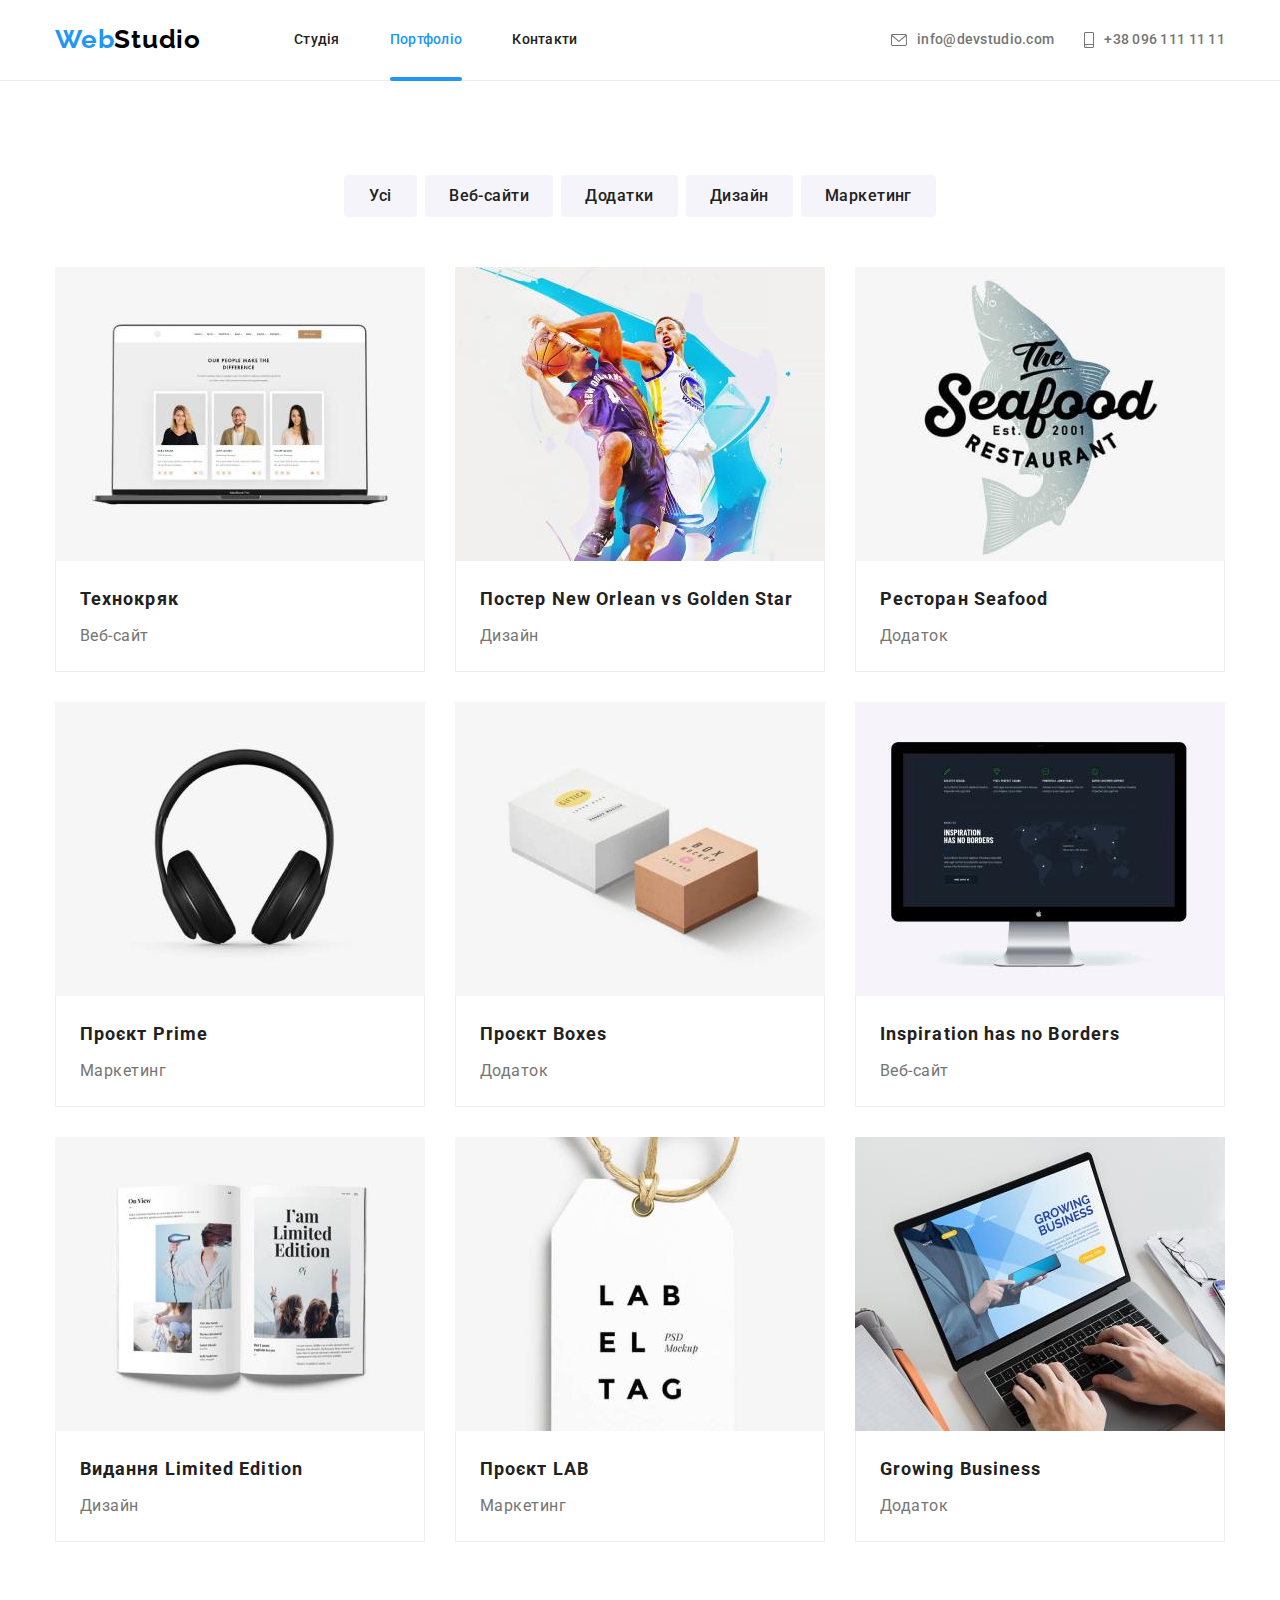
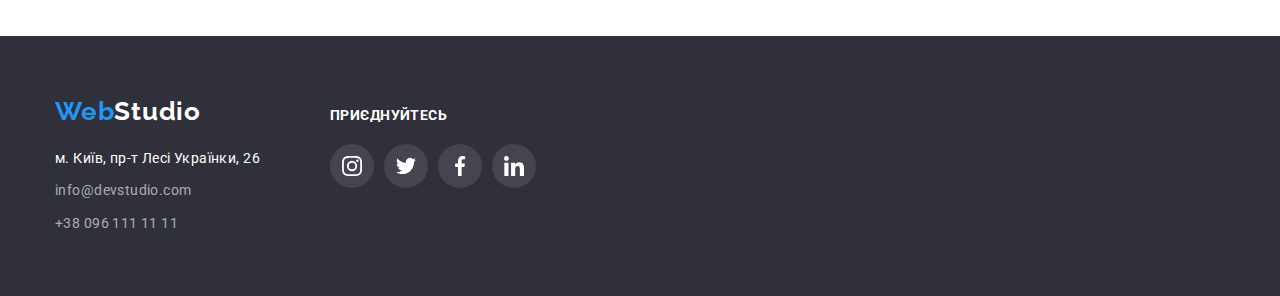
==== portfolio.html @ 1d7ba898 "Initial commit" ====
<!DOCTYPE html>
<html lang="uk">
<head>
    <meta charset="UTF-8">
    <meta http-equiv="X-UA-Compatible" content="IE=edge">
    <meta name="viewport" content="width=device-width, initial-scale=1.0">
    <link rel="preconnect" href="https://fonts.googleapis.com">
    <link rel="preconnect" href="https://fonts.gstatic.com" crossorigin>
    <link href="https://fonts.googleapis.com/css2?family=Raleway:wght@700&family=Roboto:wght@400;500;700;900&display=swap"
        rel="stylesheet">
        
    <title>Сайт-Студія</title>

    <link rel="stylesheet" href="https://cdnjs.cloudflare.com/ajax/libs/modern-normalize/1.1.0/modern-normalize.min.css">
    <link rel="stylesheet" href="./css/styles.css">
</head>
<body>

    <!--header-->
    <header class="page-header">
        <div class="container main-nav">

            <nav class="bloc-nav">
                <a class="logo" href="./index.html">
                    Web<span class="logo-studio">Studio</span>
                </a>
        
                <ul class="navigation">
                    <li class="item"><a class="navigation-link" href="./index.html">Студія</a></li>
                    <li class="item"><a class="navigation-link current" href="./portfolio.html">Портфоліо</a></li>
                    <li class="item"><a class="navigation-link" href="">Контакти</a></li>
                </ul>
            </nav>
        
            <ul class="contact">
                <li class="item">
                    <a class="contact-link" href="mailto:info@devstudio.com">
                        <svg class="icon" width="16" height="12">
                            <use href="./images/icons.svg#icon-envelope"></use>
                        </svg>
                        info@devstudio.com   
                    </a>
                </li>  

                <li class="item">
                    <a class="contact-link" href="tel:+380961111111">
                        <svg class="icon" width="10" height="16">
                            <use href="./images/icons.svg#icon-phone"></use>
                        </svg>
                        +38 096 111 11 11   
                    </a>
                </li> 
            </ul>
            
        </div>
    </header>
    
    <!--main Портфоліо-->
    <main class="page-portfolio">

        <!-- Секція "project" -->
        <section class="section">
            <div class="container">

                <!--Скритий заголовок-->
                <h1 class="visually-hidden">Портфоліо</h1>
                <ul class="filter">
                    <li class="item">
                        <button class="filter-btn" type="button">Усі</button>
                    </li>
                    <li class="item">
                        <button class="filter-btn" type="button">Веб-сайти</button>
                    </li>
                    <li class="item">
                        <button class="filter-btn" type="button">Додатки</button>
                    </li>
                    <li class="item">
                        <button class="filter-btn" type="button">Дизайн</button>
                    </li>
                    <li class="item">
                        <button class="filter-btn" type="button">Маркетинг</button>
                    </li>
                </ul>
            
                <ul class="project-list">
                    <li class="project-container">
                        <a class="project-link" href="">

                            <div class="project-overlay">
                                <img src="./images/web-technokr.jpg" alt="Вигляд сайту Технокряк" width="370" height="294">
                                
                                <!-- Вспливаюча картка -->
                                <div class="project-overlay-box">
                                    <p class="project-overlay-descr">
                                        Ресурс пропонує комплексні пропозиції з різним рівнем 
                                        функціоналу та сервісів. Все це дозволить відвідувачу 
                                        отримати вичерпні відомості про компанію чи приватну особу.
                                    </p>
                                </div>
                            </div>

                            <div class="project-card">
                                <h2 class="project-list-title">Технокряк</h2>
                                <p class="project-list-descr">Веб-сайт</p>
                            </div>
                        </a>
                    </li>

                    <li class="project-container">
                        <a class="project-link" href="">

                            <div class="project-overlay">
                                <img src="./images/des-basket.jpg" alt="Два баскетболіста з м'ячем" width="370" height="294">
                            
                                <!-- Вспливаюча картка -->
                                <div class="project-overlay-box">
                                    <p class="project-overlay-descr">
                                        Ресурс пропонує комплексні пропозиції з різним рівнем 
                                        функціоналу та сервісів. Все це дозволить відвідувачу 
                                        отримати вичерпні відомості про компанію чи приватну особу.
                                    </p>
                                </div>
                            </div>

                            <div class="project-card">
                                <h2 class="project-list-title">Постер New Orlean vs Golden Star</h2>
                                <p class="project-list-descr">Дизайн</p>
                            </div>
                        </a>
                    </li>

                    <li class="project-container">
                        <a class="project-link" href="">

                            <div class="project-overlay">
                                <img src="./images/add-seafood.jpg" alt="Логотип ресторану Seafood" width="370" height="294">

                                <!-- Вспливаюча картка -->
                                <div class="project-overlay-box">
                                    <p class="project-overlay-descr">
                                        Ресурс пропонує комплексні пропозиції з різним рівнем 
                                        функціоналу та сервісів. Все це дозволить відвідувачу 
                                        отримати вичерпні відомості про компанію чи приватну особу.
                                    </p>
                                </div>
                            </div>

                            <div class="project-card">
                                <h2 class="project-list-title">Ресторан Seafood</h2>
                                <p class="project-list-descr">Додаток</p>
                            </div>    
                        </a>
                    </li>

                    <li class="project-container">
                        <a class="project-link" href="">

                            <div class="project-overlay">
                                <img src="./images/mark-prime.jpg" alt="Великі навушники" width="370" height="294">

                                <!-- Вспливаюча картка -->
                                <div class="project-overlay-box">
                                    <p class="project-overlay-descr">
                                        Ресурс пропонує комплексні пропозиції з різним рівнем 
                                        функціоналу та сервісів. Все це дозволить відвідувачу 
                                        отримати вичерпні відомості про компанію чи приватну особу.
                                    </p>
                                </div>
                            </div>

                            <div class="project-card">
                                <h2 class="project-list-title">Проєкт Prime</h2>
                                <p class="project-list-descr">Маркетинг</p>
                            </div>
                        </a>
                    </li>

                    <li class="project-container">
                        <a class="project-link" href="">

                            <div class="project-overlay">
                                <img src="./images/add-boxes.jpg" alt="Вигляд додатку Boxes" width="370" height="294">

                                <!-- Вспливаюча картка -->
                                <div class="project-overlay-box">
                                    <p class="project-overlay-descr">
                                        Ресурс пропонує комплексні пропозиції з різним рівнем 
                                        функціоналу та сервісів. Все це дозволить відвідувачу 
                                        отримати вичерпні відомості про компанію чи приватну особу.
                                    </p>
                                </div>
                            </div>

                            <div class="project-card">
                                <h2 class="project-list-title">Проєкт Boxes</h2>
                                <p class="project-list-descr">Додаток</p>
                            </div>
                        </a>
                    </li>

                    <li class="project-container">
                        <a class="project-link" href="">

                            <div class="project-overlay">
                                <img src="./images/web-inspiration.jpg" alt="Монітор комп'ютера" width="370" height="294">

                                <!-- Вспливаюча картка -->
                                <div class="project-overlay-box">
                                    <p class="project-overlay-descr">
                                        Ресурс пропонує комплексні пропозиції з різним рівнем 
                                        функціоналу та сервісів. Все це дозволить відвідувачу 
                                        отримати вичерпні відомості про компанію чи приватну особу.
                                    </p>
                                </div>
                            </div>

                            <div class="project-card">
                                <h2 class="project-list-title">Inspiration has no Borders</h2>
                                <p class="project-list-descr">Веб-сайт</p>
                            </div>
                        </a>
                    </li>

                    <li class="project-container">
                        <a class="project-link" href="">

                            <div class="project-overlay">
                                <img src="./images/des-limited.jpg" alt="Журнал Limited Edition" width="370" height="294">

                                <!-- Вспливаюча картка -->
                                <div class="project-overlay-box">
                                    <p class="project-overlay-descr">
                                        Ресурс пропонує комплексні пропозиції з різним рівнем 
                                        функціоналу та сервісів. Все це дозволить відвідувачу 
                                        отримати вичерпні відомості про компанію чи приватну особу.
                                    </p>
                                </div>
                            </div>

                            <div class="project-card">
                                <h2 class="project-list-title">Видання Limited Edition</h2>
                                <p class="project-list-descr">Дизайн</p>
                            </div>
                        </a>
                    </li>

                    <li class="project-container">
                        <a class="project-link" href="">

                            <div class="project-overlay">
                                <img src="./images/mark-lab.jpg" alt="Логотип проєкту LAB" width="370" height="294">

                                <!-- Вспливаюча картка -->
                                <div class="project-overlay-box">
                                    <p class="project-overlay-descr">
                                        Ресурс пропонує комплексні пропозиції з різним рівнем 
                                        функціоналу та сервісів. Все це дозволить відвідувачу 
                                        отримати вичерпні відомості про компанію чи приватну особу.
                                    </p>
                                </div>
                            </div>

                            <div class="project-card">
                                <h2 class="project-list-title">Проєкт LAB</h2>
                                <p class="project-list-descr">Маркетинг</p>
                            </div>
                        </a>
                    </li>

                    <li class="project-container">
                        <a class="project-link" href="">

                            <div class="project-overlay">
                                <img src="./images/add-business.jpg" alt="Ноутбук з додатком Growing Business" width="370" height="294">

                                <!-- Вспливаюча картка -->
                                <div class="project-overlay-box">
                                    <p class="project-overlay-descr">
                                        Ресурс пропонує комплексні пропозиції з різним рівнем 
                                        функціоналу та сервісів. Все це дозволить відвідувачу 
                                        отримати вичерпні відомості про компанію чи приватну особу.
                                    </p>
                                </div>
                            </div>

                            <div class="project-card">
                                <h2 class="project-list-title">Growing Business</h2>
                                <p class="project-list-descr">Додаток</p>
                            </div>
                        </a>
                    </li>
                </ul>

            </div>
        </section>

    </main>

    <!--footer-->
   <footer class="page-footer">
        <div class="container footer-contact">
    
            <div class="bloc-residence">
                <a class="logo" href="./index.html">
                    Web<span class="logo-studio">Studio</span>
                </a>

                <address class="residence">
                    <ul class="residence-contact">
                        <li class="item"><a class="residence-descr" href="https://goo.gl/maps/CPtrU1FHBa2aNyZL9" target="_blank"
                            rel="noopener noreferrer nofollow">м. Київ, пр-т Лесі Українки, 26</a>
                        </li>
                        <li class="item"><a class="residence-link" href="mailto:info@devstudio.com">info@devstudio.com</a></li>
                        <li class="item"><a class="residence-link" href="tel:+380961111111">+38 096 111 11 11</a></li>
                    </ul>
                </address>
            </div>

            <div class="bloc-join">
                <h3 class="title-join"><em class="join">Приєднуйтесь</em></h3>
                <ul class="social-list">
                    <li class="item">
                        <a class="icon-social" href="">
                            <svg class="icon" width="20" height="20">
                                <use href="./images/icons.svg#icon-instagram"></use>
                            </svg>   
                        </a>
                    </li>  

                    <li class="item">
                        <a class="icon-social" href="">
                            <svg class="icon" width="20" height="20">
                                <use href="./images/icons.svg#icon-twitter"></use>
                            </svg>   
                        </a>
                    </li>  

                    <li class="item">
                        <a class="icon-social" href="">
                            <svg class="icon" width="20" height="20">
                                <use href="./images/icons.svg#icon-facebook"></use>
                            </svg>   
                        </a>
                    </li> 
                    
                    <li class="item">
                        <a class="icon-social" href="">
                            <svg class="icon" width="20" height="20">
                                <use href="./images/icons.svg#icon-linkedin"></use>
                            </svg>   
                        </a>
                    </li>  

                </ul>
            </div>

        </div>

    </footer>

</body>
</html>
---- css/styles.css ----
:root {
    --primary-text-color: #757575;
    --secondary-text-color:#000000;
    --title-text-color: #212121;
    --accent-text-color:#FFFFFF;
    --link-text-color: rgba(255, 255, 255, 0.6);
    --primary-accent-color: #2196F3;
    --secondary-accent-color: #188CE8;
    --primary-background-color: #FFFFFF;
    --secondary-background-color: #F5F4FA;
    --hero-background-color:#C4C4C4;
    --footer-background-color: #2F303A;
    --header-border-color: #ECECEC; 
    --project-border-color: #EEEEEE;
    --svg-primary-color: #AFB1B8;
    --footer-social-background-color:rgba(255, 255, 255, 0.1);

    --work-overlay-color:rgba(47, 48, 58, 0.8);
    --project-overlay-color: rgba(33, 150, 243, 0.9);
    --modal-backdrop-color:rgba(0, 0, 0, 0.2);

    --project-card-set-gap: 30px;
}

body {
    color: var(--primary-text-color);
    background-color: var(--primary-background-color);
    font-family: Roboto, sans-serif;
}

/* Глобальне скидання стилів по тегам*/
h1, h2, h3, h4, h5, h6, p, ul {
    padding: 0;
    margin: 0;
}

img {
  display: block;
  max-width: 100%;
  height: auto;
}

.section {
    padding-top: 94px;
    padding-bottom: 94px;
}

.container {
    width: 1200px;
    margin: 0 auto;
    padding: 0 15px;
}

/* header */

.page-header {
    border-bottom: 1px solid var(--header-border-color);
}

.main-nav {
    display: flex;
    align-items: center;
}

.bloc-nav {
    display: flex;
}

.bloc-nav .logo {
    display: block;
    padding-top: 24px;
    padding-bottom: 25px;
}

.logo {
    color: var(--primary-accent-color);
    font-family: 'Raleway';
    font-style: normal;
    font-weight: 700;
    font-size: 26px;
    line-height: 1.19;
    letter-spacing: 0.03em;
    text-decoration: none;
}

.logo-studio {
    color: var(--secondary-text-color);
}

.navigation {
    list-style: none;

    display: flex;
    margin-left: 93px;
}

.navigation .item + .item {
    margin-left: 50px;
}

.navigation-link {
    color: var(--title-text-color);
    font-weight: 500;
    font-size: 14px;
    line-height: 1.14;
    letter-spacing: 0.02em;
    text-decoration: none;

    display: block;
    padding-top: 32px;
    padding-bottom: 32px;

    position: relative;

    transition: color 250ms cubic-bezier(0.4, 0, 0.2, 1);
}

.navigation-link:hover, .navigation-link:focus {
    color: var(--primary-accent-color);
}

.navigation-link.current {
    color: var(--primary-accent-color);
}

.navigation-link.current::after {
    content: "";
    display: block;
    height: 4px;
    width: 100%;
    border-radius: 2px;
    background-color: var(--primary-accent-color);
    position: absolute;
    left: 0;
    bottom: -1px;  
}

.contact {
    list-style: none;

    display: flex;
    margin-left: auto;
}

.contact .item + .item {
    margin-left: 30px;
}
    
.contact-link {
    color: var(--primary-text-color);
    font-weight: 500;
    font-size: 14px;
    line-height: 1.14;
    letter-spacing: 0.02em;
    text-decoration: none;

    padding-top: 32px;
    padding-bottom: 32px;

    display: flex;
    align-items: center;

    transition: color 250ms cubic-bezier(0.4, 0, 0.2, 1);
}

.contact-link:hover, .contact-link:focus {
    color: var(--primary-accent-color);
}

.contact-link .icon {
    fill: currentColor;
    
    margin-right: 10px;
}

/* main Студія */

/* Секція "hero" */

.hero {
    background-color: var(--hero-background-color);
    text-align: center;

    padding: 200px 0;
}

.overlay {
    max-width: 1600px;
    margin-left: auto;
    margin-right: auto;
    background-image: linear-gradient(to right,
    rgba(47, 48, 58, 0.4), 
    rgba(47, 48, 58, 0.4)),
    url("../images/Img-hero.jpg");
    background-repeat: no-repeat;
    background-position: center;
    background-size: cover;
}

.hero-title {
    color: var(--accent-text-color);
    font-weight: 900;
    font-size: 44px;
    line-height: 1.36;
    letter-spacing: 0.06em;
    text-transform: uppercase;

    width: 696px;
    margin: 0 auto;
    margin-bottom: 30px;
}

.hero-btn {
    color: var(--accent-text-color);
    background-color: var(--primary-accent-color);
    cursor: pointer;
    border-radius: 4px;
    font-weight: 700;
    font-size: 16px;
    line-height: 1.87;
    letter-spacing: 0.06em;
    font-family: inherit;
    border-color: transparent;

    min-width: 216px;
    padding: 10px 32px;

    box-shadow: 0px 4px 4px rgba(0, 0, 0, 0.15);

    transition: background-color 250ms cubic-bezier(0.4, 0, 0.2, 1);
}

.hero-btn:hover, .hero-btn:focus {
    background-color: var(--secondary-accent-color);
}
   
/* Секція "advantage" */

.visually-hidden {
    position: absolute;
    white-space: nowrap;
    width: 1px;
    height: 1px;
    overflow: hidden;
    border: 0;
    padding: 0;
    clip: rect(0 0 0 0);
    clip-path: inset(50%);
    margin: -1px;
}

.advantage-list {
    list-style: none;

    display: flex;
}

.advantage-list .item {
    flex-basis: 270px;
}

.advantage-list .item + .item {
    margin-left: 30px;
}

.icon-advantage {
    width: 270px;
    height: 120px;
    background-color: var(--secondary-background-color);
    border-radius: 4px;

    margin-bottom: 30px;

    display: flex;
    justify-content: center;
    align-items: center;
}

.advantage-list-title {
    color: var(--title-text-color);
    font-weight: 700;
    font-size: 14px;
    line-height: 1.14;
    letter-spacing: 0.03em;
    text-transform: uppercase;

    margin-bottom: 10px;
}

.advantage-list-descr {
    font-size: 14px;
    line-height: 1.71;
    letter-spacing: 0.03em;
}

/* Секція "work" */

.work {
    padding-top: 0;
}

.work-title {
    color: var(--title-text-color);
    font-weight: 700;
    font-size: 36px;
    line-height: 1.16;
    letter-spacing: 0.03em;

    text-align: center;
    margin-bottom: 50px;
}

.work-list {
    list-style: none;

    display: flex;
    justify-content: space-between;
}

.work-list .item + .item {
    margin-left: 30px;
}

.work-box {
    position: relative;
}

.work-item-title {
    color: var(--accent-text-color);
    background-color: var(--work-overlay-color);
    font-weight: 700;
    font-size: 14px;
    line-height: 1.14;
    letter-spacing: 0.03em;
    text-transform: uppercase;

    text-align: center;
    padding-top: 27px;
    padding-bottom: 27px;

    position: absolute;
    width: 100%;
    left: 0;
    bottom: 0;
}

/* Секція "team" */

.team {
    background-color: var(--secondary-background-color);
}

.team-title {
    color: var(--title-text-color);
    font-weight: 700;
    font-size: 36px;
    line-height: 1.16;
    letter-spacing: 0.03em;

    text-align: center;
    margin-bottom: 50px;
}
 
.team-list {
    list-style: none;

    display: flex;
    justify-content: space-between;
}

.team-item {
    background-color: var(--primary-background-color);
    border-radius: 0px 0px 4px 4px;

    text-align: center;

    box-shadow: 0px 1px 3px rgba(0, 0, 0, 0.12), 
    0px 1px 1px rgba(0, 0, 0, 0.14), 
    0px 2px 1px rgba(0, 0, 0, 0.2);
}

.team-item + .team-item {
   margin-left: 30px; 
}

.team-card {
    padding-top: 30px;
    padding-bottom: 30px;
}

.team-list-title {
    color: var(--title-text-color);
    font-weight: 500;
    font-size: 16px;
    line-height: 1.18;
    letter-spacing: 0.03em;

    margin-bottom: 10px;
}

.team-list-descr {
    font-size: 16px;
    line-height: 1.18;
    letter-spacing: 0.03em;

    margin-bottom: 16px;
}

/* секція "team", блок --- social-list*/

.social-list {
    list-style: none;

    display: flex;
    justify-content: center;
}

.social-list .item {
    display: flex; 
}

.social-list .item + .item {
    margin-left: 10px;
}

.icon-social {
    width: 44px;
    height: 44px;
    border-radius: 50%;
    color: var(--svg-primary-color);

    display: flex;
    justify-content: center;
    align-items: center;

    transition:
    color 250ms cubic-bezier(0.4, 0, 0.2, 1), 
    background-color 250ms cubic-bezier(0.4, 0, 0.2, 1);
}

.icon-social:hover, .icon-social:focus {
    color: var(--accent-text-color);
    background-color: var(--primary-accent-color);
}

.icon-social .icon {
    display: block;
    fill: currentColor;
}

/* Секція "clients" */

.clients-title {
    color: var(--title-text-color);
    font-weight: 700;
    font-size: 36px;
    line-height: 1.16;
    letter-spacing: 0.03em;

    text-align: center;
    margin-bottom: 50px;
}

.clients-list {
    list-style: none;
    
    display: flex;
    justify-content: center;
}

.clients-list .item {
    display: flex; 
}

.clients-list .item + .item {
    margin-left: 30px;
}

.icon-clients {
    width: 170px;
    height: 92px;
    border: 1px solid var(--svg-primary-color);
    border-radius: 4px;
    color: var(--svg-primary-color) ;

    display: flex;
    justify-content: center;
    align-items: center;

    transition:
    color 250ms cubic-bezier(0.4, 0, 0.2, 1), 
    border-color 250ms cubic-bezier(0.4, 0, 0.2, 1);
}

.icon-clients:hover, .icon-clients:focus {
    color: var(--primary-accent-color);
    border-color: var(--primary-accent-color);
}

.icon-clients .icon {
    display: block;
    fill: currentColor;
}


/* main Портфоліо */

/* Секція "project" */

.filter {
    list-style: none;

    display: flex;
    justify-content: center;
    margin-bottom: 50px;
}

.filter .item + .item {
    margin-left: 8px;
}

.filter-btn {
    color: var(--title-text-color);
    background-color: var(--secondary-background-color);
    border-radius: 4px;
    font-weight: 500;
    font-size: 16px;
    line-height: 1.62;
    letter-spacing: 0.03em;
    cursor: pointer;
    font-family: inherit;

    border-color: transparent;
    box-shadow: none;
    min-width: 73px;
    padding: 6px 22px;

    transition:
    color 250ms cubic-bezier(0.4, 0, 0.2, 1), 
    background-color 250ms cubic-bezier(0.4, 0, 0.2, 1),
    box-shadow 250ms cubic-bezier(0.4, 0, 0.2, 1);
}

.filter-btn:hover, .filter-btn:focus {
    color: var(--accent-text-color);
    background-color: var(--primary-accent-color);

    box-shadow: 0px 3px 1px rgba(0, 0, 0, 0.1), 
    0px 1px 2px rgba(0, 0, 0, 0.08), 
    0px 2px 2px rgba(0, 0, 0, 0.12);
}

.project-list {
    list-style: none;

    display: flex;
    flex-wrap: wrap;
    margin-left: calc(-1 * var(--project-card-set-gap));
    margin-top: calc(-1 * var(--project-card-set-gap));
}

.project-container {
    flex-basis: calc(100% /3 - var(--project-card-set-gap));
    margin-left: var(--project-card-set-gap);
    margin-top: var(--project-card-set-gap);
}

.project-link {
    text-decoration: none;

    display: block;
    box-shadow: none;

    transition: box-shadow 250ms cubic-bezier(0.4, 0, 0.2, 1);
}

.project-link:hover, .project-link:focus {
    box-shadow: 0px 1px 1px rgba(0, 0, 0, 0.12), 
    0px 4px 4px rgba(0, 0, 0, 0.06), 
    1px 4px 6px rgba(0, 0, 0, 0.16);

}

.project-card {
    border-right: 1px solid var(--project-border-color);
    border-bottom: 1px solid var(--project-border-color);
    border-left: 1px solid var(--project-border-color);

    padding: 20px 24px;
}

.project-list-title {
    color: var(--title-text-color);
    font-weight: 700;
    font-size: 18px;
    line-height: 2;
    letter-spacing: 0.06em;

    margin-bottom: 4px;
}

.project-list-descr {
    color: var(--primary-text-color);
    font-size: 16px;
    line-height: 1.87;
    letter-spacing: 0.03em;
}

/* Секція "project" --- вспливаюча картка*/

.project-overlay {
    position: relative;
    overflow: hidden;
}

.project-link:hover .project-overlay-box,
.project-link:focus .project-overlay-box {
    transform: translateY(-100%);
}

.project-overlay-box {
    background-color: var(--project-overlay-color);
    padding: 63px 24px;
    position: absolute;
    top: 100%;
    left: 0;
    
    transform: translateY(0);
    transition: transform 250ms cubic-bezier(0.4, 0, 0.2, 1);
}

.project-overlay-descr {
    color: var(--accent-text-color);
    font-size: 18px;
    line-height: 1.55;
    letter-spacing: 0.03em;
}


/* footer */

.page-footer {
    background-color: var(--footer-background-color);

    padding-top: 60px;
    padding-bottom: 60px;
}

/* footer --- bloc-residence */

.page-footer .logo-studio {
    color: var(--accent-text-color);
}

.footer-contact {
    display: flex;
    align-items: baseline;
}

.bloc-residence {
    display: block;
    margin-right: 70px;
}

.footer-contact .logo {
    display: inline-block;
    margin-bottom: 20px;
}

.residence {
    font-style: normal;
}

.residence-contact {
    list-style: none;

    display: inline-block;
}

.residence-contact .item + .item {
    margin-top: 9px;
}

.residence-descr {
    color: var(--accent-text-color);
    font-size: 14px;
    line-height: 1.71;
    letter-spacing: 0.03em;
    text-decoration: none;

    display: block;

    transition: color 250ms cubic-bezier(0.4, 0, 0.2, 1);
}

.residence-link {
    color: var(--link-text-color);
    font-size: 14px;
    line-height: 1.71;
    letter-spacing: 0.03em;
    text-decoration: none;   

    display: block;

    transition: color 250ms cubic-bezier(0.4, 0, 0.2, 1);
}

.residence-descr:hover, .residence-descr:focus, 
.residence-link:hover, .residence-link:focus {
    color: var(--primary-accent-color);
}

/* footer --- bloc-join */

.bloc-join {
    display: block;
}

.title-join {
    color: var(--accent-text-color);
    font-weight: 700;
    font-size: 14px;
    line-height: 1.14;
    letter-spacing: 0.03em;
    text-transform: uppercase;

    margin-bottom: 20px;
}

.join {
    font-style: normal; 
}

.bloc-join .icon-social {
    color: var(--accent-text-color);
    background-color: var(--footer-social-background-color);
}

.bloc-join .icon-social:hover, .bloc-join .icon-social:focus {
    background-color: var(--primary-accent-color);
}


/* Модальне вікно */

.backdrop {
    position: fixed;
    top: 0;
    left: 0;
    width: 100%;
    height: 100%;
    background-color: var(--modal-backdrop-color);

    opacity: 1;

    transition: opacity 250ms cubic-bezier(0.4, 0, 0.2, 1);
}

.backdrop.is-hidden {
    opacity: 0;
    pointer-events: none;
}

.backdrop.is-hidden .modal-hero {
    transform: translate(-50%, -50%) scale(0.9);
}

.modal-hero {
    position: absolute;
    top: 50%;
    left: 50%;

    height: 581px;
    width: 528px;
    background-color: var(--primary-background-color);

    transform: translate(-50%, -50%) scale(1);

    transition: transform 250ms cubic-bezier(0.4, 0, 0.2, 1);
}

.modal-btn {
    width: 30px;
    height: 30px;
    border-radius: 50%;
    border: 1px solid rgba(0, 0, 0, 0.1);
    background-color: var(--primary-background-color);
    cursor: pointer;

    position: absolute;
    top: 8px;
    right: 8px;

    background-image: url(../images/close.svg);
    background-repeat: no-repeat;
    background-position: center;
}
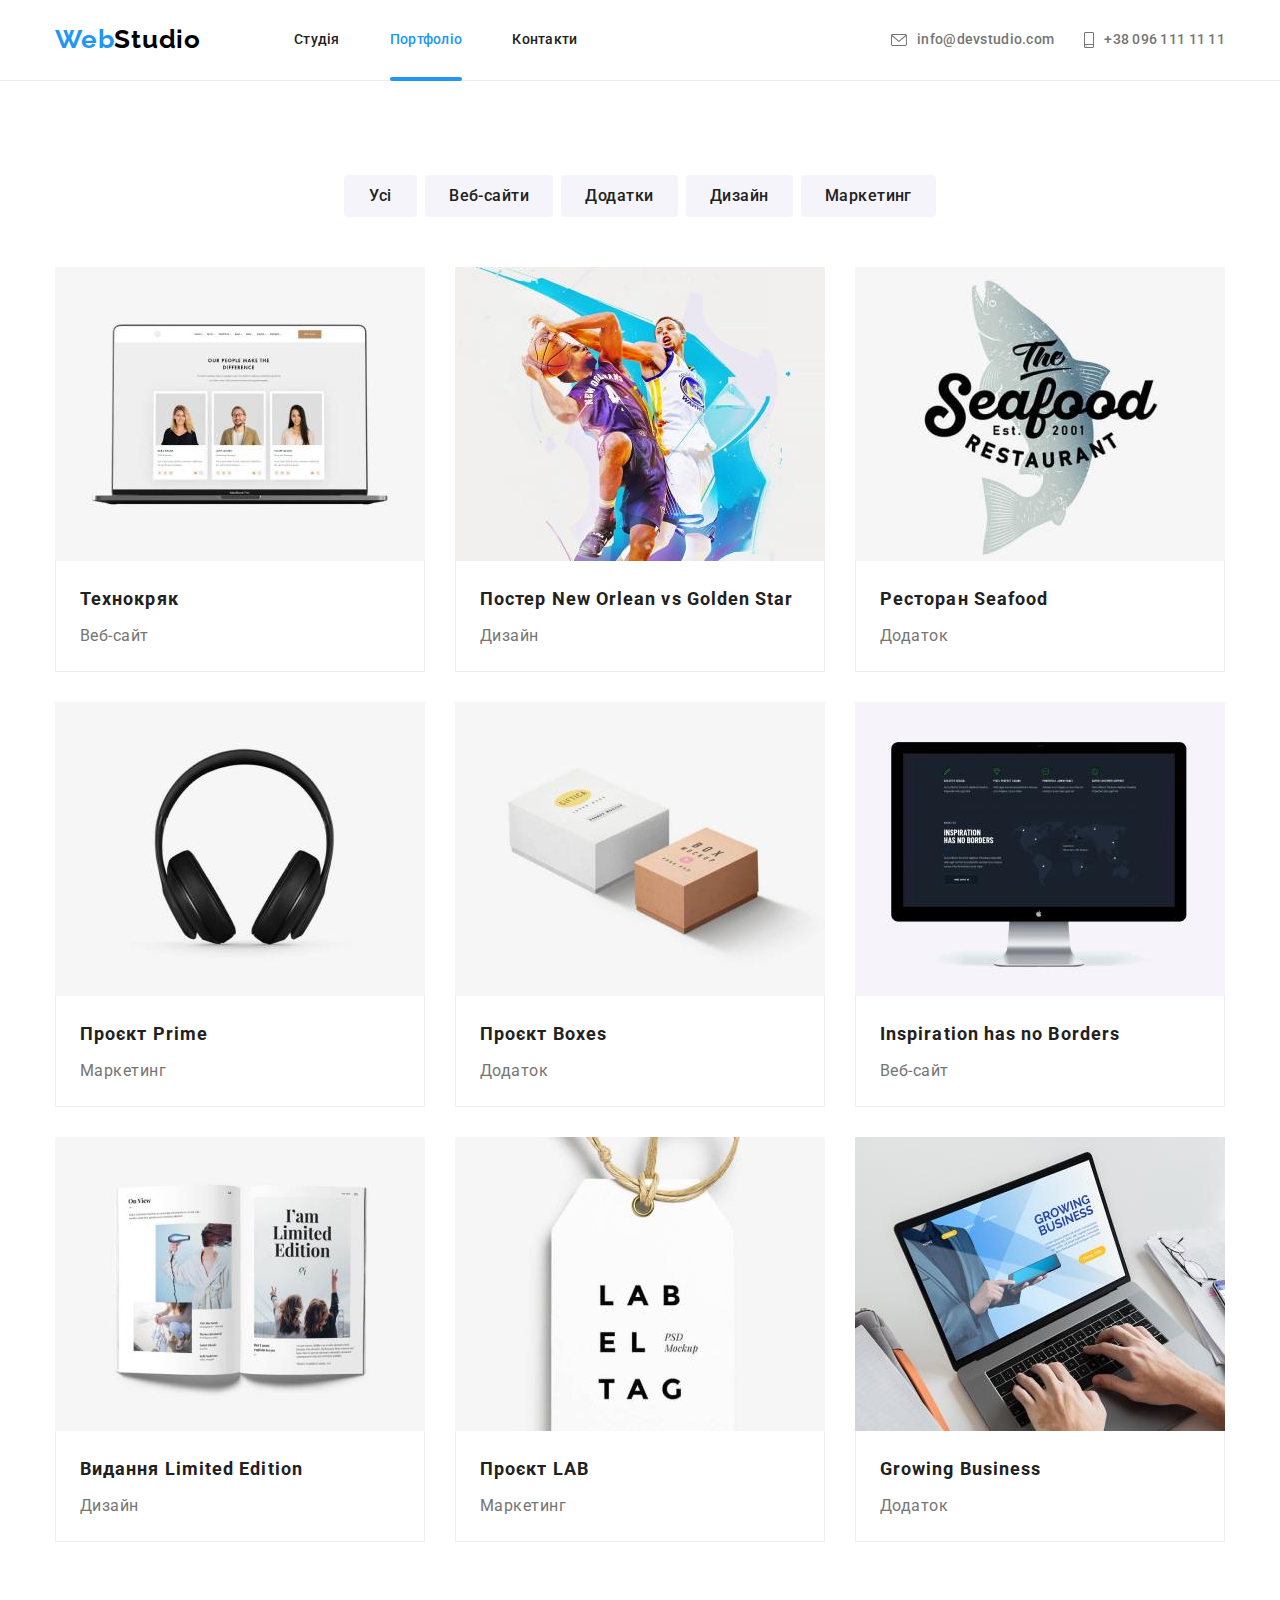
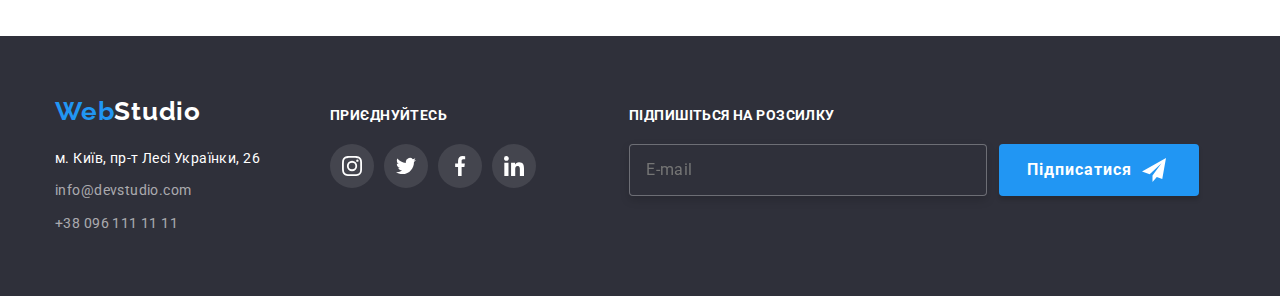
==== commit 37a5820a: "Update portfolio.html" ====
--- a/portfolio.html
+++ b/portfolio.html
@@ -354,6 +354,21 @@
                 </ul>
             </div>
 
+            <div class="bloc-send">
+                <h3 class="title-send"><em class="send">Підпишіться на розсилку</em></h3>
+
+                <form class="bloc-form">
+                    <input type="email" name="mail" id="mail" placeholder="E-mail">
+
+                    <button class="send-btn-submit" type="submit">Підписатися
+                        <svg class="icon" width="24" height="24">
+                            <use href="./images/icons.svg#icon-send"></use>
+                        </svg>
+                    </button> 
+
+                </form>
+            </div>
+
         </div>
 
     </footer>
--- a/css/styles.css
+++ b/css/styles.css
@@ -714,6 +714,7 @@
 
 .bloc-join {
     display: block;
+    margin-right: 93px;
 }
 
 .title-join {
@@ -738,6 +739,74 @@
 
 .bloc-join .icon-social:hover, .bloc-join .icon-social:focus {
     background-color: var(--primary-accent-color);
+}
+
+/* footer --- bloc-send */
+
+.bloc-send {
+    display: block;
+}
+
+.title-send {
+    color: var(--accent-text-color);
+    font-weight: 700;
+    font-size: 14px;
+    line-height: 1.14;
+    letter-spacing: 0.03em;
+    text-transform: uppercase;
+
+    margin-bottom: 20px;
+}
+
+.send {
+    font-style: normal; 
+}
+
+.bloc-form {
+    display: flex;
+}
+
+.bloc-form input {
+    color: var(--link-text-color);
+    background-color: var(--footer-background-color);
+    font-size: 16px;
+    line-height: 1.25;
+    letter-spacing: 0.03em;
+
+    border: 1px solid rgba(255, 255, 255, 0.3);
+    filter: drop-shadow(0px 4px 4px rgba(0, 0, 0, 0.15));
+    border-radius: 4px;
+    
+    width: 358px;
+    margin: 0;
+    padding: 15px 16px;
+    margin-right: 12px;
+}
+
+.send-btn-submit {
+    color: var(--accent-text-color);
+    background-color: var(--primary-accent-color);
+    cursor: pointer;
+    border-radius: 4px;
+    font-weight: 700;
+    font-size: 16px;
+    line-height: 1.87;
+    letter-spacing: 0.06em;
+    font-family: inherit;
+    border: none;
+
+    display: flex;
+    align-items: center;
+
+    min-width: 200px;
+    padding: 10px 28px;
+
+    box-shadow: 0px 4px 4px rgba(0, 0, 0, 0.15);
+}
+
+.bloc-send .icon {
+    fill: currentColor;
+    margin-left: 10px;
 }
 
 
@@ -779,7 +848,8 @@
     transition: transform 250ms cubic-bezier(0.4, 0, 0.2, 1);
 }
 
-.modal-btn {
+
+.modal-btn-close {
     width: 30px;
     height: 30px;
     border-radius: 50%;
@@ -787,11 +857,49 @@
     background-color: var(--primary-background-color);
     cursor: pointer;
 
+    display: flex;
+    justify-content: center;
+    align-items: center;
+
     position: absolute;
     top: 8px;
-    right: 8px;
-
-    background-image: url(../images/close.svg);
-    background-repeat: no-repeat;
-    background-position: center;
+    right: 8px; 
+
+    transition: color 250ms cubic-bezier(0.4, 0, 0.2, 1);
+}
+
+.modal-btn-close:hover {
+    color: var(--primary-accent-color);
+}
+
+.modal-hero .icon {
+    fill: currentColor;
+}
+
+
+
+
+
+.modal-btn-submit {
+    color: var(--accent-text-color);
+    background-color: var(--primary-accent-color);
+    cursor: pointer;
+    border-radius: 4px;
+    font-weight: 700;
+    font-size: 16px;
+    line-height: 1.87;
+    letter-spacing: 0.06em;
+    font-family: inherit;
+    border: none;
+
+    min-width: 200px;
+    padding: 10px 52px;
+
+    box-shadow: 0px 4px 4px rgba(0, 0, 0, 0.15);
+
+    transition: background-color 250ms cubic-bezier(0.4, 0, 0.2, 1);
+}
+
+.modal-btn-submit:hover {
+    background-color: var(--secondary-accent-color);
 }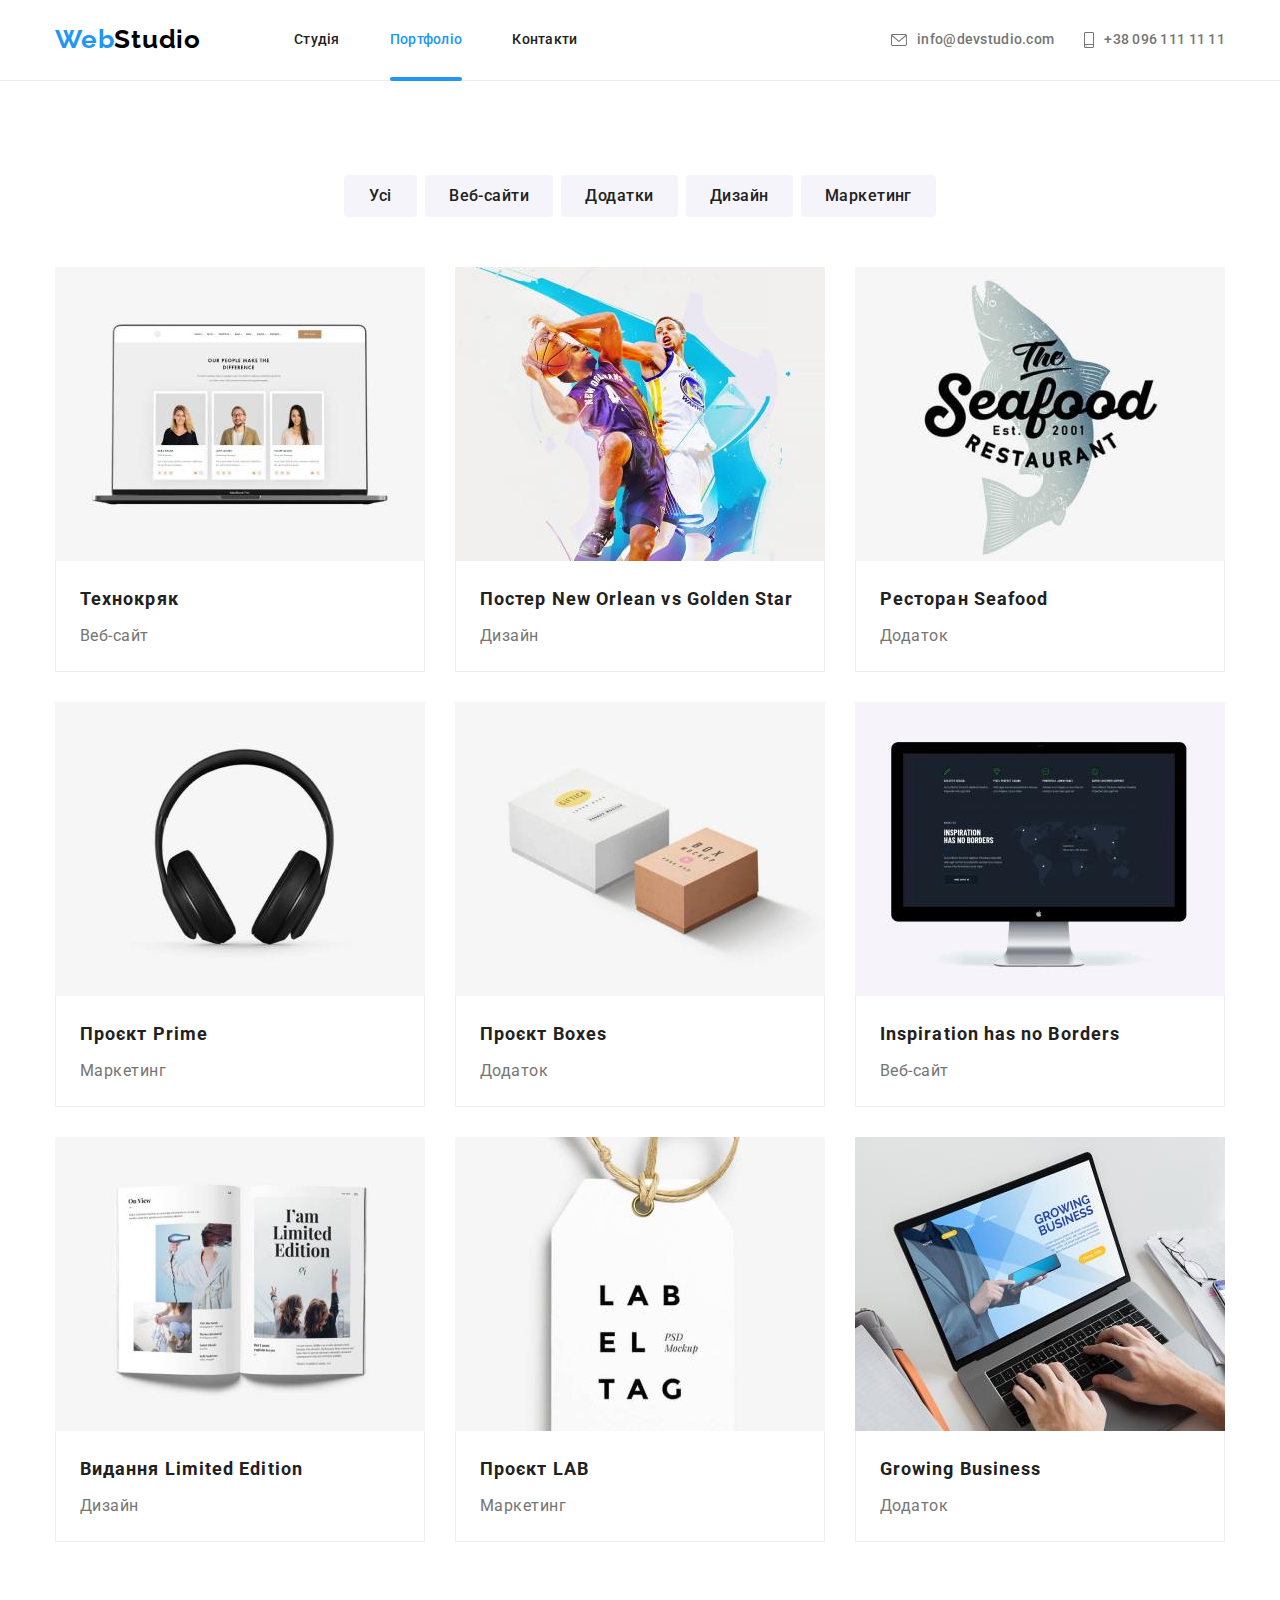
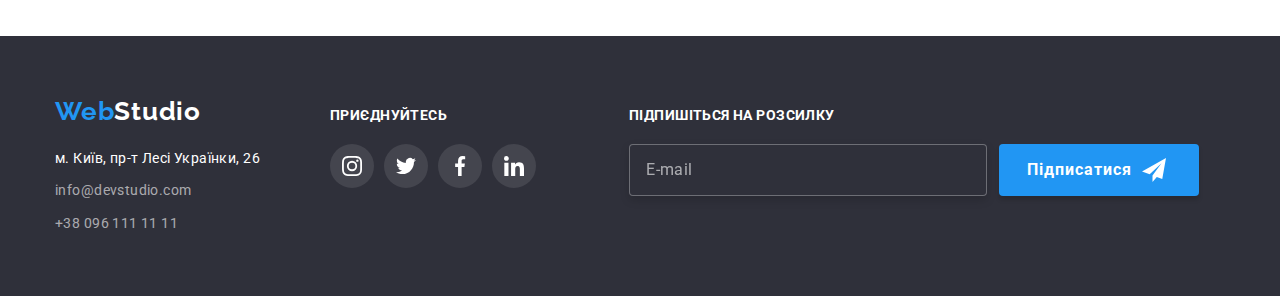
==== commit 0027e4c2: "виправляє зауваження по дз6" ====
--- a/portfolio.html
+++ b/portfolio.html
@@ -355,7 +355,7 @@
             </div>
 
             <div class="bloc-send">
-                <h3 class="title-send"><em class="send">Підпишіться на розсилку</em></h3>
+                <p class="title-send">Підпишіться на розсилку</p>
 
                 <form class="bloc-form">
                     <input type="email" name="mail" id="mail" placeholder="E-mail">
--- a/css/styles.css
+++ b/css/styles.css
@@ -18,6 +18,12 @@
     --work-overlay-color:rgba(47, 48, 58, 0.8);
     --project-overlay-color: rgba(33, 150, 243, 0.9);
     --modal-backdrop-color:rgba(0, 0, 0, 0.2);
+    --shadow-color: rgba(0, 0, 0, 0.15);
+
+    --form-placeholder-color: rgba(117, 117, 117, 0.5);
+    --form-border-color: rgba(33, 33, 33, 0.2);
+    --btn-border-color: rgba(0, 0, 0, 0.1);
+    --form-footer-border-color: rgba(255, 255, 255, 0.3);
 
     --project-card-set-gap: 30px;
 }
@@ -225,7 +231,7 @@
     min-width: 216px;
     padding: 10px 32px;
 
-    box-shadow: 0px 4px 4px rgba(0, 0, 0, 0.15);
+    box-shadow: 0px 4px 4px var(--shadow-color);
 
     transition: background-color 250ms cubic-bezier(0.4, 0, 0.2, 1);
 }
@@ -758,22 +764,18 @@
     margin-bottom: 20px;
 }
 
-.send {
-    font-style: normal; 
-}
-
 .bloc-form {
     display: flex;
 }
 
 .bloc-form input {
-    color: var(--link-text-color);
+    color: var(--accent-text-color);
     background-color: var(--footer-background-color);
     font-size: 16px;
     line-height: 1.25;
     letter-spacing: 0.03em;
 
-    border: 1px solid rgba(255, 255, 255, 0.3);
+    border: 1px solid var(--form-footer-border-color);
     filter: drop-shadow(0px 4px 4px rgba(0, 0, 0, 0.15));
     border-radius: 4px;
     
@@ -783,6 +785,13 @@
     margin-right: 12px;
 }
 
+.bloc-form input::placeholder {
+    color: var(--link-text-color);
+    font-size: 16px;
+    line-height: 1.25;
+    letter-spacing: 0.03em;
+}
+
 .send-btn-submit {
     color: var(--accent-text-color);
     background-color: var(--primary-accent-color);
@@ -801,7 +810,7 @@
     min-width: 200px;
     padding: 10px 28px;
 
-    box-shadow: 0px 4px 4px rgba(0, 0, 0, 0.15);
+    box-shadow: 0px 4px 4px var(--shadow-color);
 }
 
 .bloc-send .icon {
@@ -843,17 +852,18 @@
     width: 528px;
     background-color: var(--primary-background-color);
 
+    padding: 40px;
+
     transform: translate(-50%, -50%) scale(1);
 
     transition: transform 250ms cubic-bezier(0.4, 0, 0.2, 1);
 }
-
 
 .modal-btn-close {
     width: 30px;
     height: 30px;
     border-radius: 50%;
-    border: 1px solid rgba(0, 0, 0, 0.1);
+    border: 1px solid var(--btn-border-color);
     background-color: var(--primary-background-color);
     cursor: pointer;
 
@@ -872,13 +882,184 @@
     color: var(--primary-accent-color);
 }
 
-.modal-hero .icon {
+.modal-hero .icon-close {
     fill: currentColor;
 }
 
-
-
-
+.modal-title {
+    color: var(--title-text-color);
+    font-weight: 700;
+    font-size: 20px;
+    line-height: 1.15;
+    letter-spacing: 0.03em;
+
+    text-align: center;
+
+    margin-bottom: 12px;
+}
+
+.form-field {
+    display: flex;
+    flex-direction: column;
+    margin-bottom: 10px;
+
+    position: relative;
+}
+
+.form-field.last {
+    margin-bottom: 20px;
+}
+
+.form-field label {
+    font-size: 12px;
+    line-height: 1.16;
+    letter-spacing: 0.01em;
+    color: var(--primary-text-color);
+
+    margin-bottom: 4px;
+}
+
+.form-field input {
+    margin: 0;
+    padding-left: 42px;
+    padding-right: 16px;
+    height: 40px;
+    border: 1px solid var(--form-border-color);
+    border-radius: 4px;
+
+    transition: border-color 250ms cubic-bezier(0.4, 0, 0.2, 1),
+    outline 250ms cubic-bezier(0.4, 0, 0.2, 1);
+}
+
+.form-field input:focus {
+    border-color: var(--primary-accent-color);
+    outline: 0.1px var(--primary-accent-color);;
+    outline-style: solid;
+}
+
+.form-field input:focus + .icon {
+    fill: var(--primary-accent-color);
+}
+
+.form-field .icon {
+    fill: var(--title-text-color);
+    position: absolute;
+    top: 50%;
+    margin-left: 12px;
+
+    transition: fill 250ms cubic-bezier(0.4, 0, 0.2, 1);
+}
+
+.form-field textarea {
+    padding: 12px 16px;
+    height: 120px;
+
+    resize: none;
+
+    border: 1px solid var(--form-border-color);
+    border-radius: 4px;
+
+    transition: border-color 250ms cubic-bezier(0.4, 0, 0.2, 1),
+    outline 250ms cubic-bezier(0.4, 0, 0.2, 1);
+}
+
+.form-field textarea:focus {
+    border-color: var(--primary-accent-color);
+    outline: 0.1px var(--primary-accent-color);
+    outline-style: solid;
+}
+
+.form-field textarea::placeholder {
+    font-size: 12px;
+    line-height: 1.16;
+    letter-spacing: 0.01em;
+
+    color: var(--form-placeholder-color);
+}
+
+.form-check {
+    margin-bottom: 30px;
+    display: flex;
+    align-items: center;
+
+    position: relative;
+}
+
+.form-check label {
+    font-size: 14px;
+    line-height: 1.71;
+    letter-spacing: 0.03em;
+
+    color: var(--primary-text-color);
+
+    display: flex;
+    align-items: center;
+
+    position: relative;
+    padding-left: 35px;
+}
+
+.form-check input {
+    position: absolute;
+    white-space: nowrap;
+    width: 1px;
+    height: 1px;
+    overflow: hidden;
+    border: 0;
+    padding: 0;
+    clip: rect(0 0 0 0);
+    clip-path: inset(50%);
+    margin: -1px;
+}
+
+.form-check input:checked + .icon {
+    background-color: var(--primary-accent-color);
+    border: transparent;
+}
+
+.form-check .icon {
+    margin-left: 12px;
+    fill: var(--accent-text-color);
+    border: 2px solid var(--title-text-color);
+    border-radius: 2px;
+    background-color: var(--primary-background-color);
+
+    position: absolute;
+    left: 0;
+
+    transition: background-color 250ms cubic-bezier(0.4, 0, 0.2, 1), 
+    border 250ms cubic-bezier(0.4, 0, 0.2, 1);
+}
+
+.contract-check {
+    position: relative;
+    margin-left: 5px;
+}
+
+.form-check .contract {
+    font-size: 14px;
+    line-height: 1.71;
+    letter-spacing: 0.03em;
+
+    color: var(--primary-accent-color);
+    text-decoration: none;
+}
+
+.form-check .contract::after {
+    content: "";
+    display: block;
+    height: 0.5px;
+    width: 100%;
+    background-color: var(--primary-accent-color);
+    position: absolute;
+    left: 0;
+    bottom: 5.5px;  
+}
+
+.modal-btn {
+    display: flex;
+    justify-content: center;
+}
 
 .modal-btn-submit {
     color: var(--accent-text-color);
@@ -894,8 +1075,9 @@
 
     min-width: 200px;
     padding: 10px 52px;
-
-    box-shadow: 0px 4px 4px rgba(0, 0, 0, 0.15);
+    
+
+    box-shadow: 0px 4px 4px var(--shadow-color);
 
     transition: background-color 250ms cubic-bezier(0.4, 0, 0.2, 1);
 }
